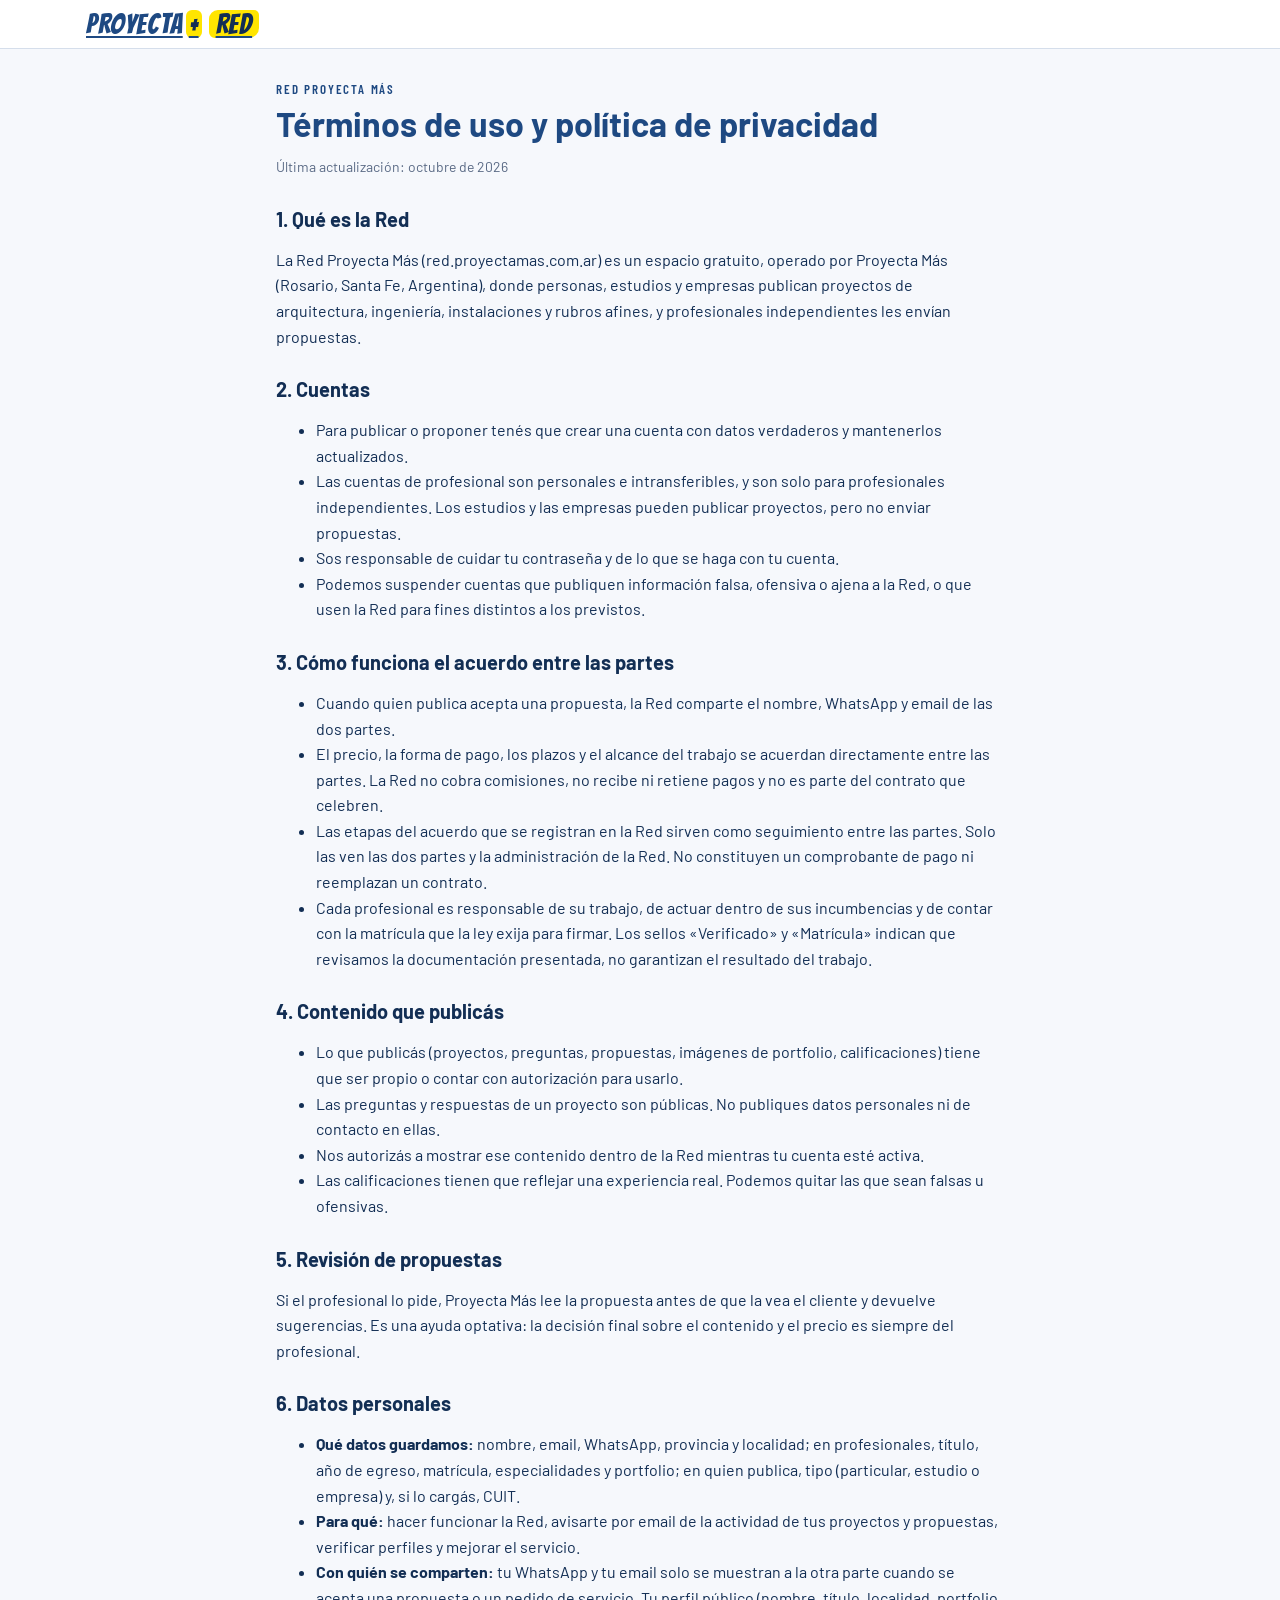
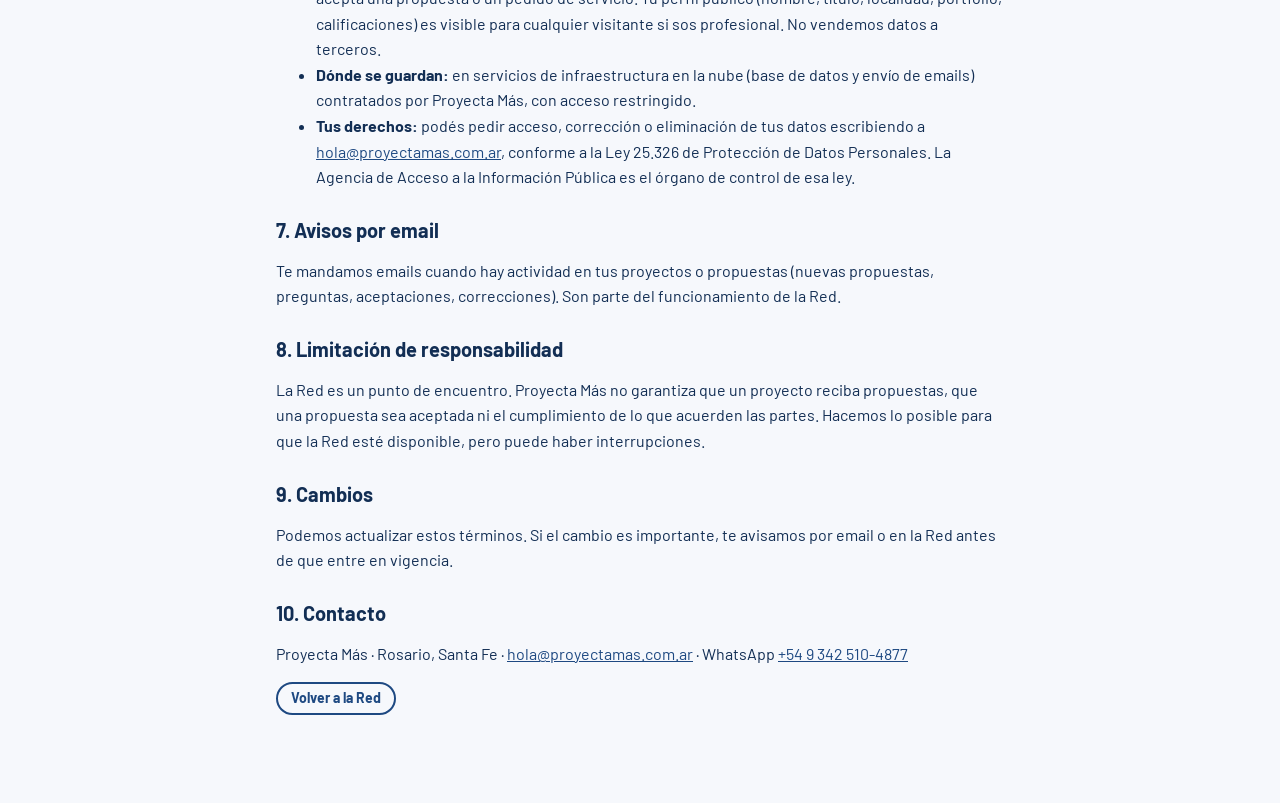
==== terminos.html @ 9b46496b "Versión real con cuentas: app conectada a Supabase, tutorial guiado y términos - Registro e ingreso " ====
<!doctype html>
<html lang="es">
<head>
<meta charset="utf-8">
<meta name="viewport" content="width=device-width, initial-scale=1">
<title>Términos y privacidad · Red Proyecta Más</title>
<link rel="icon" type="image/png" sizes="32x32" href="assets/icon/favicon-32.png">
<link rel="stylesheet" href="https://fonts.googleapis.com/css2?family=Bangers&family=Barlow:wght@400;600;700&family=Barlow+Condensed:wght@600&display=swap">
<link rel="stylesheet" href="css/red.css">
<style>
body{margin:0;background:var(--paper)}
.doc{max-width:760px;margin:0 auto;padding:32px 16px 72px;line-height:1.6}
.doc h1{font:700 34px/1.1 var(--f-body);color:var(--blue);margin:8px 0 6px}
.doc h2{font:700 20px var(--f-body);margin:28px 0 6px}
.doc p,.doc li{font-size:16px}
.doc .fecha{color:var(--muted);font-size:14px}
</style>
</head>
<body>
<header><div class="bar"><a class="logo" href="./" aria-label="Volver a la Red">PROYECTA<span class="plus">+</span><em>RED</em></a></div></header>
<main class="doc">
<div class="eyebrow">Red Proyecta Más</div>
<h1>Términos de uso y política de privacidad</h1>
<p class="fecha">Última actualización: octubre de 2026</p>

<h2>1. Qué es la Red</h2>
<p>La Red Proyecta Más (red.proyectamas.com.ar) es un espacio gratuito, operado por Proyecta Más (Rosario, Santa Fe, Argentina), donde personas, estudios y empresas publican proyectos de arquitectura, ingeniería, instalaciones y rubros afines, y profesionales independientes les envían propuestas.</p>

<h2>2. Cuentas</h2>
<ul>
<li>Para publicar o proponer tenés que crear una cuenta con datos verdaderos y mantenerlos actualizados.</li>
<li>Las cuentas de profesional son personales e intransferibles, y son solo para profesionales independientes. Los estudios y las empresas pueden publicar proyectos, pero no enviar propuestas.</li>
<li>Sos responsable de cuidar tu contraseña y de lo que se haga con tu cuenta.</li>
<li>Podemos suspender cuentas que publiquen información falsa, ofensiva o ajena a la Red, o que usen la Red para fines distintos a los previstos.</li>
</ul>

<h2>3. Cómo funciona el acuerdo entre las partes</h2>
<ul>
<li>Cuando quien publica acepta una propuesta, la Red comparte el nombre, WhatsApp y email de las dos partes.</li>
<li>El precio, la forma de pago, los plazos y el alcance del trabajo se acuerdan directamente entre las partes. La Red no cobra comisiones, no recibe ni retiene pagos y no es parte del contrato que celebren.</li>
<li>Las etapas del acuerdo que se registran en la Red sirven como seguimiento entre las partes. Solo las ven las dos partes y la administración de la Red. No constituyen un comprobante de pago ni reemplazan un contrato.</li>
<li>Cada profesional es responsable de su trabajo, de actuar dentro de sus incumbencias y de contar con la matrícula que la ley exija para firmar. Los sellos «Verificado» y «Matrícula» indican que revisamos la documentación presentada, no garantizan el resultado del trabajo.</li>
</ul>

<h2>4. Contenido que publicás</h2>
<ul>
<li>Lo que publicás (proyectos, preguntas, propuestas, imágenes de portfolio, calificaciones) tiene que ser propio o contar con autorización para usarlo.</li>
<li>Las preguntas y respuestas de un proyecto son públicas. No publiques datos personales ni de contacto en ellas.</li>
<li>Nos autorizás a mostrar ese contenido dentro de la Red mientras tu cuenta esté activa.</li>
<li>Las calificaciones tienen que reflejar una experiencia real. Podemos quitar las que sean falsas u ofensivas.</li>
</ul>

<h2>5. Revisión de propuestas</h2>
<p>Si el profesional lo pide, Proyecta Más lee la propuesta antes de que la vea el cliente y devuelve sugerencias. Es una ayuda optativa: la decisión final sobre el contenido y el precio es siempre del profesional.</p>

<h2>6. Datos personales</h2>
<ul>
<li><b>Qué datos guardamos:</b> nombre, email, WhatsApp, provincia y localidad; en profesionales, título, año de egreso, matrícula, especialidades y portfolio; en quien publica, tipo (particular, estudio o empresa) y, si lo cargás, CUIT.</li>
<li><b>Para qué:</b> hacer funcionar la Red, avisarte por email de la actividad de tus proyectos y propuestas, verificar perfiles y mejorar el servicio.</li>
<li><b>Con quién se comparten:</b> tu WhatsApp y tu email solo se muestran a la otra parte cuando se acepta una propuesta o un pedido de servicio. Tu perfil público (nombre, título, localidad, portfolio, calificaciones) es visible para cualquier visitante si sos profesional. No vendemos datos a terceros.</li>
<li><b>Dónde se guardan:</b> en servicios de infraestructura en la nube (base de datos y envío de emails) contratados por Proyecta Más, con acceso restringido.</li>
<li><b>Tus derechos:</b> podés pedir acceso, corrección o eliminación de tus datos escribiendo a <a href="mailto:hola@proyectamas.com.ar">hola@proyectamas.com.ar</a>, conforme a la Ley 25.326 de Protección de Datos Personales. La Agencia de Acceso a la Información Pública es el órgano de control de esa ley.</li>
</ul>

<h2>7. Avisos por email</h2>
<p>Te mandamos emails cuando hay actividad en tus proyectos o propuestas (nuevas propuestas, preguntas, aceptaciones, correcciones). Son parte del funcionamiento de la Red.</p>

<h2>8. Limitación de responsabilidad</h2>
<p>La Red es un punto de encuentro. Proyecta Más no garantiza que un proyecto reciba propuestas, que una propuesta sea aceptada ni el cumplimiento de lo que acuerden las partes. Hacemos lo posible para que la Red esté disponible, pero puede haber interrupciones.</p>

<h2>9. Cambios</h2>
<p>Podemos actualizar estos términos. Si el cambio es importante, te avisamos por email o en la Red antes de que entre en vigencia.</p>

<h2>10. Contacto</h2>
<p>Proyecta Más · Rosario, Santa Fe · <a href="mailto:hola@proyectamas.com.ar">hola@proyectamas.com.ar</a> · WhatsApp <a href="https://wa.me/5493425104877">+54 9 342 510-4877</a></p>
<p><a class="btn o sm" href="./">Volver a la Red</a></p>
</main>
</body>
</html>
---- css/red.css ----
/* Layout: hoja de plano clara (cuadrícula azul tenue) — hero con mancha amarilla irregular, tablero de fichas con rótulo técnico al pie, secciones de respaldo/camino/beneficios; diseño claro por decisión de marca */
:root{
  color-scheme:light;
  --paper:#f6f8fc; --grid:#e3e9f3; --surface:#ffffff; --tint:#eef3fb;
  --ink:#122e54; --muted:#5a6a85; --line:#d5deeb;
  --blue:#1e4982; --yellow:#ffe500; --yellow-soft:#fff8c2; --ok:#2e7d4f; --warn:#b45309; --off:#8b96aa;
  --f-logo:"Bangers","Impact",sans-serif;
  --f-label:"Barlow Condensed","Arial Narrow",sans-serif;
  --f-body:"Barlow",system-ui,sans-serif;
  --f-mono:"IBM Plex Mono",ui-monospace,monospace;
  --blob:58% 42% 47% 53% / 44% 56% 44% 56%;
}
*{box-sizing:border-box}
html{scroll-behavior:smooth}
body{background:var(--paper);color:var(--ink);font-family:var(--f-body);font-size:16px;line-height:1.55}
a{color:var(--blue)}
.wrap{max-width:1140px;margin:0 auto;padding-inline:16px}
section.blk{padding-block:56px}
.eyebrow{font:600 13px var(--f-label);letter-spacing:.14em;text-transform:uppercase;color:var(--blue)}
h2.big{font-family:var(--f-logo);font-weight:400;font-size:clamp(34px,5vw,50px);line-height:1;letter-spacing:.02em;margin:6px 0 10px;text-wrap:balance}
h2.big mark,h1 mark{background:var(--yellow);color:var(--ink);padding:0 .18em;border-radius:12px 6px 14px 8px}
.lead{color:var(--muted);max-width:62ch;margin:0}

/* header */
header{position:sticky;top:env(safe-area-inset-top,0px);z-index:10;background:rgba(255,255,255,.94);backdrop-filter:blur(6px);border-bottom:1px solid var(--line)}
.bar{max-width:1140px;margin:0 auto;padding:10px 16px;display:flex;align-items:center;gap:14px;flex-wrap:wrap}
.logo{font-family:var(--f-logo);font-size:28px;line-height:1;color:var(--blue);letter-spacing:.03em;background:none;border:0;cursor:pointer;padding:0}
.logo em{font-style:normal;background:var(--yellow);color:var(--ink);padding:0 7px;border-radius:9px 5px 10px 6px;margin-left:5px}
nav.links{display:flex;gap:4px;flex-wrap:wrap;margin-left:auto;align-items:center}
nav.links a{font:600 15px var(--f-body);color:var(--ink);text-decoration:none;padding:7px 10px;border-radius:10px}
nav.links a:hover{background:var(--tint)}
.btn{font:700 15px var(--f-body);border:2px solid var(--blue);border-radius:999px;padding:9px 18px;cursor:pointer;background:var(--blue);color:#fff;text-decoration:none;display:inline-flex;align-items:center;gap:8px;line-height:1.2}
.btn.y{background:var(--yellow);border-color:var(--yellow);color:var(--ink)}
.btn.o{background:transparent;color:var(--blue)}
.btn.sm{padding:6px 13px;font-size:14px}
.btn:disabled{opacity:.45;cursor:not-allowed}
:focus-visible{outline:3px solid var(--blue);outline-offset:3px}
.memberchip{display:inline-flex;gap:8px;align-items:center;font:600 14px var(--f-body);background:var(--yellow);border-radius:999px;padding:6px 6px 6px 14px}
.memberchip[hidden]{display:none}
.memberchip button{font:600 13px var(--f-body);border:0;background:#fff;color:var(--ink);border-radius:999px;padding:4px 10px;cursor:pointer}
.teaser{display:grid;grid-template-columns:1.3fr 1fr;gap:24px;align-items:center;background:var(--surface);border:2px solid var(--blue);border-radius:32px 22px 36px 24px;padding:28px}
.teaser ul{margin:0;padding-left:18px;display:grid;gap:4px}
@media (max-width:760px){.teaser{grid-template-columns:1fr}}
.demo{background:var(--yellow-soft);color:var(--ink);font-size:13px;text-align:center;padding:6px 16px;border-bottom:1px solid #f1e48a}

/* hero */
.hero{position:relative;overflow:hidden;background:var(--surface);border-bottom:1px solid var(--line)}
.reopen{border:2px solid var(--blue);border-radius:16px;padding:14px;display:grid;gap:8px;font-size:14px}
.reopen select{width:auto}
.reopen small{color:var(--muted)}
#bg{position:absolute;inset:0;width:100%;height:100%;display:block;pointer-events:none}
.hero .wrap[hidden]{display:none}
.hero .wrap{position:relative;z-index:1;display:grid;grid-template-columns:1.25fr 1fr;gap:40px;align-items:center;padding-block:56px 64px}
.hero h1{font-family:var(--f-logo);font-weight:400;font-size:clamp(48px,7.5vw,88px);line-height:.92;letter-spacing:.02em;margin:10px 0 16px;color:var(--blue);text-wrap:balance}
.hero h1 span{display:block;color:var(--ink)}
.hero p{font-size:18px;max-width:52ch;margin:0 0 22px;color:var(--muted)}
.hero p b{color:var(--ink)}
.ctas{display:flex;gap:10px;flex-wrap:wrap}
.lema{margin-top:26px;font:600 13px var(--f-label);letter-spacing:.2em;color:var(--muted)}
.how{position:relative;padding:28px 22px}
.how::before{content:"";position:absolute;inset:0;background:var(--yellow);border-radius:var(--blob);transform:rotate(-4deg);animation:morph 14s ease-in-out infinite alternate}
@keyframes morph{
  0%{border-radius:58% 42% 47% 53% / 44% 56% 44% 56%;transform:rotate(-4deg) scale(1)}
  33%{border-radius:42% 58% 62% 38% / 55% 40% 60% 45%;transform:rotate(3deg) scale(1.03)}
  66%{border-radius:65% 35% 40% 60% / 38% 62% 38% 62%;transform:rotate(-7deg) scale(.98)}
  100%{border-radius:48% 52% 55% 45% / 60% 45% 55% 40%;transform:rotate(1deg) scale(1.02)}}
@media (prefers-reduced-motion:reduce){.how::before{animation:none}}
.howcard{position:relative;background:var(--surface);border:2px solid var(--ink);border-radius:18px;overflow:hidden}
.howcard header{position:static;background:var(--ink);color:#fff;border:0;padding:10px 16px;font:600 14px var(--f-label);letter-spacing:.12em;text-transform:uppercase;backdrop-filter:none}
.step{display:grid;grid-template-columns:44px 1fr;gap:12px;padding:14px 16px;border-top:1px solid var(--line)}
.step:first-of-type{border-top:0}
.step i{font:400 30px var(--f-logo);color:var(--blue);font-style:normal;line-height:1}
.step b{display:block;font-size:16px}
.step span{font-size:14px;color:var(--muted)}

/* board */
.boardhead{display:flex;justify-content:space-between;align-items:end;gap:16px;flex-wrap:wrap;margin-bottom:18px}
.filters{display:flex;gap:8px;flex-wrap:wrap;align-items:center;background:var(--surface);border:1px solid var(--line);border-radius:18px;padding:10px;margin-bottom:18px}
.filters input[type=search],.filters select{font:inherit;padding:8px 12px;border-radius:12px;border:1px solid var(--line);background:var(--paper);color:var(--ink)}
.filters input[type=search]{flex:1 1 220px}
.tog{display:flex;gap:6px;align-items:center;font-size:14px;padding:8px 12px;border-radius:12px;border:1px solid var(--line);cursor:pointer;background:var(--paper)}
.tog input{accent-color:var(--blue)}
.activetag{font-size:14px;color:var(--muted)}
.activetag button{font:inherit;border:0;background:var(--yellow);color:var(--ink);border-radius:999px;padding:2px 10px;cursor:pointer}
.grid{display:grid;grid-template-columns:repeat(auto-fill,minmax(330px,1fr));gap:16px}
.card{position:relative;background:var(--surface);border:1px solid var(--line);border-radius:20px;display:flex;flex-direction:column;cursor:pointer;min-width:0;overflow:hidden;transition:transform .15s,border-color .15s}
.card:hover{transform:translateY(-2px);border-color:var(--blue)}
.cbody{padding:16px 16px 12px;display:flex;flex-direction:column;gap:10px;flex:1}
.stamp{position:absolute;top:14px;right:12px;font:700 12px var(--f-label);letter-spacing:.16em;color:var(--blue);border:2px solid var(--blue);border-radius:6px;padding:1px 7px;transform:rotate(6deg);background:var(--surface);opacity:.85}
.meta{display:flex;gap:6px;flex-wrap:wrap;align-items:center;font-size:13px;color:var(--muted)}
.pill{font:600 12px var(--f-body);padding:3px 9px;border-radius:999px;background:var(--tint);color:var(--ink);white-space:nowrap}
.pill.first{background:var(--yellow);color:var(--ink)}
.pill.open{background:#e6f3ec;color:var(--ok)}
.pill.full{background:#eef0f4;color:var(--off)}
.pill.pm{background:var(--blue);color:#fff}
.pill.none{background:#fdf0e3;color:var(--warn)}
.card h3{font:700 21px/1.15 var(--f-body);margin:0;padding-right:64px;text-wrap:balance}
.card p{margin:0;color:var(--muted);font-size:15px;display:-webkit-box;-webkit-line-clamp:2;-webkit-box-orient:vertical;overflow:hidden}
.specs{display:flex;gap:6px;flex-wrap:wrap;font:500 12px var(--f-mono)}
.specs span{border:1px dashed #b9c6da;border-radius:7px;padding:2px 7px;background:var(--paper)}
.tags{display:flex;gap:6px;flex-wrap:wrap}
.tag{font:500 13px var(--f-body);color:var(--blue);background:transparent;border:0;padding:0;cursor:pointer}
.tag:hover{text-decoration:underline}
.rotulo{display:grid;grid-template-columns:1fr 1fr 1.1fr;border-top:2px solid var(--ink);font-variant-numeric:tabular-nums}
.rotulo div{padding:7px 10px;border-right:1px solid var(--line);min-width:0}
.rotulo div:last-child{border-right:0}
.rotulo small{display:block;font:600 10px var(--f-label);letter-spacing:.12em;text-transform:uppercase;color:var(--muted)}
.rotulo b{font:500 13px var(--f-mono);white-space:nowrap;overflow:hidden;text-overflow:ellipsis;display:block}
.cupo{display:flex;gap:3px;margin-top:4px}
.cupo i{height:5px;flex:1;border-radius:3px;background:var(--grid)}
.cupo i.on{background:var(--blue)}
.empty{padding:36px;text-align:center;color:var(--muted);background:var(--surface);border-radius:20px;border:2px dashed var(--line)}

/* respaldo */
.respaldo{background:var(--blue);color:#fff;border-radius:36px 28px 40px 24px;padding:44px 28px;position:relative;overflow:hidden}
.respaldo .eyebrow{color:var(--yellow)}
.respaldo .lead{color:#d6e1f3}
.respaldo h2.big mark{color:var(--ink)}
.rgrid{display:grid;grid-template-columns:repeat(auto-fit,minmax(240px,1fr));gap:12px;margin-top:26px}
.ritem{background:rgba(255,255,255,.08);border:1px solid rgba(255,255,255,.18);border-radius:18px;padding:16px;display:grid;gap:6px;align-content:start}
.ritem svg{width:30px;height:30px;stroke:var(--yellow);fill:none;stroke-width:1.8;stroke-linecap:round;stroke-linejoin:round}
.ritem b{font-size:17px}
.ritem span{font-size:14px;color:#d6e1f3}
.quote{margin-top:24px;display:flex;gap:14px;align-items:center;flex-wrap:wrap;background:var(--yellow);color:var(--ink);border-radius:18px 12px 20px 14px;padding:14px 18px;font-size:16px}
.quote b{font-family:var(--f-logo);font-weight:400;font-size:24px;letter-spacing:.03em}

/* camino */
.path{display:grid;grid-template-columns:repeat(4,1fr);gap:0;margin-top:26px;position:relative}
.lvl{padding:18px 16px 18px 0;position:relative;display:grid;gap:6px;align-content:start}
.lvl::before{content:"";position:absolute;top:30px;left:44px;right:0;height:2px;background:repeating-linear-gradient(90deg,var(--blue) 0 8px,transparent 8px 14px)}
.lvl:last-child::before{display:none}
.lvl .n{width:48px;height:48px;border-radius:var(--blob);background:var(--yellow);font:400 26px/48px var(--f-logo);text-align:center;color:var(--ink);position:relative}
.lvl:last-child .n{background:var(--blue);color:#fff}
.lvl b{font-size:18px}
.lvl span{font-size:14px;color:var(--muted)}
.lvl ul{margin:4px 0 0;padding-left:18px;font-size:14px}

/* beneficios */
.pgrid{display:grid;grid-template-columns:repeat(auto-fit,minmax(250px,1fr));gap:14px;margin-top:26px}
.prod{background:var(--surface);border:1px solid var(--line);border-radius:20px;padding:18px;display:grid;gap:8px;align-content:start;position:relative}
.prod .unit{font:600 12px var(--f-label);letter-spacing:.14em;color:var(--blue)}
.prod b{font-size:18px;line-height:1.2}
.prod span{font-size:14px;color:var(--muted)}
.off{justify-self:start;font:400 24px var(--f-logo);letter-spacing:.03em;background:var(--yellow);padding:2px 12px;border-radius:12px 6px 14px 8px}
.off small{font:600 12px var(--f-body);letter-spacing:0;margin-left:4px}
.fine{font-size:13px;color:var(--muted);margin-top:14px}

/* quien */
.who{display:grid;grid-template-columns:repeat(auto-fit,minmax(250px,1fr));gap:14px;margin-top:22px}
.who div{background:var(--surface);border:1px solid var(--line);border-radius:20px;padding:18px}
.who h3{font:700 13px var(--f-label);letter-spacing:.14em;text-transform:uppercase;margin:0 0 8px}
.who .y h3{color:var(--ok)} .who .n2 h3{color:var(--warn)}
.who ul{margin:0;padding-left:18px;font-size:15px}
.who li{margin-bottom:4px}

/* forms */
.view[hidden],section[hidden]{display:none!important}
.formwrap{display:grid;grid-template-columns:minmax(0,1fr) 300px;gap:22px;align-items:start;padding-block:36px 64px}
.formbox{background:var(--surface);border:1px solid var(--line);border-radius:24px;padding:22px;display:grid;gap:22px;min-width:0}
.formbox h1{font-family:var(--f-logo);font-weight:400;font-size:42px;letter-spacing:.02em;line-height:1;margin:0;color:var(--blue)}
fieldset{border:0;padding:0;margin:0;display:grid;gap:12px;min-width:0}
legend{font:700 14px var(--f-label);letter-spacing:.14em;text-transform:uppercase;color:var(--ink);margin-bottom:8px;display:flex;gap:8px;align-items:center}
legend i{font:400 18px var(--f-logo);font-style:normal;background:var(--yellow);border-radius:var(--blob);width:28px;height:28px;display:inline-grid;place-items:center;letter-spacing:0}
.row{display:grid;grid-template-columns:repeat(auto-fit,minmax(160px,1fr));gap:12px}
label.f{display:grid;gap:4px;font-size:14px;font-weight:600;min-width:0}
label.f small{font-weight:400;color:var(--muted)}
input,select,textarea{font:inherit;font-weight:400;padding:9px 12px;border-radius:12px;border:1px solid var(--line);background:var(--paper);color:var(--ink);width:100%}
input:focus,select:focus,textarea:focus{border-color:var(--blue);background:#fff}
textarea{min-height:110px;resize:vertical}
.choice{display:flex;gap:8px;flex-wrap:wrap}
.choice label{display:flex;gap:7px;align-items:center;border:1px solid var(--line);border-radius:12px;padding:9px 13px;cursor:pointer;font-size:14px;background:var(--paper)}
.choice label:has(input:checked){border-color:var(--blue);background:var(--tint);font-weight:600}
.choice input,.check input{width:auto;accent-color:var(--blue)}
.chipin{display:flex;flex-wrap:wrap;gap:6px;align-items:center;border:1px solid var(--line);border-radius:12px;padding:6px;background:var(--paper)}
.chipin input{border:0;flex:1 1 140px;padding:4px 6px;background:transparent}
.chip{background:var(--yellow);border-radius:999px;padding:2px 4px 2px 10px;font-size:13px;display:flex;gap:2px;align-items:center}
.chip button{border:0;background:transparent;cursor:pointer;color:inherit;font-size:13px}
.suggest{display:flex;gap:8px;flex-wrap:wrap;font-size:13px;color:var(--muted);align-items:center}
.suggest .tag{font-size:13px}
.note{font-size:14px;color:var(--ink);background:var(--tint);border-radius:14px;padding:11px 14px}
.check{display:flex;gap:10px;align-items:flex-start;font-size:14px}
.check input{margin-top:4px}
.aside{display:grid;gap:12px;position:sticky;top:90px}
.asidecard{background:var(--surface);border:1px solid var(--line);border-radius:20px;padding:16px;display:grid;gap:6px;font-size:14px}
.asidecard.y{background:var(--yellow);border-color:var(--yellow)}
.asidecard b{font-size:16px}
.asidecard ul{margin:0;padding-left:18px}
.welcome{background:var(--surface);border:2px solid var(--blue);border-radius:24px;padding:22px;display:grid;gap:14px}
.welcome h2{font-family:var(--f-logo);font-weight:400;font-size:38px;margin:0;color:var(--blue);letter-spacing:.02em}
.coupon{display:flex;gap:12px;align-items:center;flex-wrap:wrap;border:2px dashed var(--ink);border-radius:16px;padding:12px 16px;background:var(--yellow-soft)}
.coupon code{font:500 22px var(--f-mono);letter-spacing:.08em}
.todo{display:grid;gap:8px;margin:0;padding:0;list-style:none}
.todo li{display:flex;gap:10px;align-items:flex-start;font-size:15px}
.todo li::before{content:"";flex:none;width:18px;height:18px;margin-top:3px;border:2px solid var(--blue);border-radius:6px}

/* dialog */
dialog{border:0;border-radius:24px;padding:0;max-width:800px;width:calc(100% - 24px);background:var(--surface);color:var(--ink);max-height:92vh}
dialog::backdrop{background:rgba(18,46,84,.5)}
.dl{padding:22px;display:grid;gap:18px}
.dlhead{display:flex;justify-content:space-between;gap:12px;align-items:flex-start}
.dl h2{font:700 28px/1.1 var(--f-body);margin:0;text-wrap:balance}
.dl h4{font:700 13px var(--f-label);letter-spacing:.14em;text-transform:uppercase;color:var(--blue);margin:0 0 8px}
.x{border:1px solid var(--line);background:var(--surface);color:var(--ink);border-radius:999px;width:38px;height:38px;cursor:pointer;font-size:16px;flex:none}
.sheet{display:grid;grid-template-columns:repeat(3,minmax(0,1fr));border:2px solid var(--ink);border-radius:12px;overflow:hidden}
.sheet div{padding:8px 12px;border-right:1px solid var(--line);border-bottom:1px solid var(--line)}
.sheet div:nth-child(3n){border-right:0}
.sheet div:nth-last-child(-n+3){border-bottom:0}
.sheet small{display:block;font:600 10px var(--f-label);letter-spacing:.12em;text-transform:uppercase;color:var(--muted)}
.sheet b{font:500 14px var(--f-mono)}
.qa{display:grid;gap:10px}
.q{border-left:3px solid var(--yellow);padding-left:12px;font-size:15px}
.q .a{margin-top:3px;color:var(--muted)}
.q .a b{color:var(--ink)}
.inline{display:flex;gap:8px;flex-wrap:wrap}
.inline input{flex:1 1 220px;width:auto}
.prop{border:1px solid var(--line);border-radius:16px;padding:14px;display:grid;gap:8px;position:relative;background:var(--paper)}
.prop.pmp{border:2px solid var(--blue);background:var(--surface)}
.prop .who2{display:flex;gap:10px;align-items:center}
.av{width:38px;height:38px;border-radius:var(--blob);background:var(--yellow);display:grid;place-items:center;font:400 18px var(--f-logo);flex:none}
.prop.pmp .av{background:var(--blue);color:#fff}
.prop .who2 small{display:block;color:var(--muted);font-size:13px}
.prop pre{margin:0;white-space:pre-wrap;font:inherit;font-size:14px}
.prop .stamp{top:12px}
.propnums{display:flex;gap:6px;flex-wrap:wrap;font:500 12px var(--f-mono)}
.propnums span{background:var(--surface);border:1px solid var(--line);border-radius:7px;padding:2px 8px}
.pill.done{background:var(--ink);color:#fff}
.rep{display:inline-flex;gap:6px;align-items:center;font-size:13px;color:var(--muted);font-variant-numeric:tabular-nums}
.rep b{color:var(--ink)}
.rep .st{color:#d4b400;letter-spacing:1px}
.rategrid{display:grid;grid-template-columns:repeat(auto-fit,minmax(260px,1fr));gap:12px}
.ratebox{border:1px solid var(--line);border-radius:16px;padding:14px;display:grid;gap:10px;background:var(--paper)}
.ratebox h5{margin:0;font:700 15px var(--f-body)}
.ratebox small{color:var(--muted)}
.crit{display:flex;justify-content:space-between;align-items:center;gap:8px;font-size:14px;flex-wrap:wrap}
.stars{display:flex;gap:2px}
.stars button{border:0;background:transparent;font-size:22px;line-height:1;cursor:pointer;color:var(--line);padding:0 1px}
.stars button.on{color:#e0c000}
.yn{display:flex;gap:6px}
.yn button{font:600 13px var(--f-body);border:1px solid var(--line);background:var(--surface);color:var(--ink);border-radius:999px;padding:4px 12px;cursor:pointer}
.yn button.on{background:var(--blue);border-color:var(--blue);color:#fff}
.sent{font-size:14px;color:var(--ok);font-weight:600}
.result{display:flex;gap:14px;flex-wrap:wrap;align-items:baseline}
.result .big2{font:400 30px var(--f-logo);letter-spacing:.03em}
.kit{margin-top:26px;background:var(--surface);border:1px solid var(--line);border-radius:24px;padding:20px;display:grid;gap:16px}
.kithead{display:flex;justify-content:space-between;align-items:baseline;gap:10px;flex-wrap:wrap}
.kithead h3{font:700 13px var(--f-label);letter-spacing:.14em;text-transform:uppercase;color:var(--blue);margin:0}
.kithead span{font-size:13px;color:var(--muted)}
.manuals{display:grid;grid-template-columns:repeat(auto-fit,minmax(250px,1fr));gap:10px}
.man{display:grid;grid-template-columns:40px 1fr;gap:10px;padding:14px;border:1px solid var(--line);border-radius:16px;background:var(--paper)}
.man i{font:400 26px/40px var(--f-logo);font-style:normal;width:40px;height:40px;text-align:center;background:var(--yellow);border-radius:var(--blob)}
.man b{display:block;font-size:16px;margin-bottom:2px}
.man span{font-size:14px;color:var(--muted);display:block}
.man .mt{margin-top:8px;font:500 12px var(--f-mono);color:var(--blue)}
.tpls{display:flex;gap:6px;flex-wrap:wrap;align-items:center;font-size:14px}
.tpls b{margin-right:4px}
.kit2{display:grid;grid-template-columns:repeat(auto-fit,minmax(320px,1fr));gap:16px;margin-top:16px}
.calc,.call{background:var(--surface);border:1px solid var(--line);border-radius:24px;padding:20px;display:grid;gap:14px;align-content:start;min-width:0}
.calcout{display:flex;justify-content:space-between;align-items:center;gap:10px;background:var(--yellow);border-radius:16px 10px 18px 12px;padding:12px 16px}
.calcout b{font:400 32px var(--f-logo);letter-spacing:.03em;font-variant-numeric:tabular-nums}
.calcres{display:grid;grid-template-columns:repeat(3,minmax(0,1fr));border:2px solid var(--ink);border-radius:12px;overflow:hidden}
.calcres div{padding:8px 12px;border-right:1px solid var(--line)}
.calcres div:last-child{border-right:0}
.calcres small{display:block;font:600 10px var(--f-label);letter-spacing:.12em;text-transform:uppercase;color:var(--muted)}
.calcres b{font:500 15px var(--f-mono);font-variant-numeric:tabular-nums}
.days{display:flex;gap:8px;overflow-x:auto;padding-bottom:4px}
.day{flex:none;border:1px solid var(--line);border-radius:14px;padding:8px 12px;background:var(--paper);cursor:pointer;font:600 14px var(--f-body);color:var(--ink);text-align:center;min-width:76px}
.day small{display:block;font-weight:400;color:var(--muted);font-size:12px}
.day.on{background:var(--blue);border-color:var(--blue);color:#fff}
.day.on small{color:#d6e1f3}
.slots{display:flex;gap:8px;flex-wrap:wrap}
.slot{font:500 14px var(--f-mono);border:1px solid var(--line);background:var(--surface);color:var(--ink);border-radius:10px;padding:7px 12px;cursor:pointer}
.slot.on{background:var(--yellow);border-color:var(--yellow)}
.slot:disabled{text-decoration:line-through;color:var(--off);cursor:not-allowed;background:var(--paper)}
.booked{border:2px solid var(--blue);border-radius:16px;padding:14px;display:grid;gap:6px}
.booked b{font-size:17px}
@media (max-width:520px){.calcres{grid-template-columns:1fr}.calcres div{border-right:0;border-bottom:1px solid var(--line)}}
.manst{display:inline-block;margin-top:8px;margin-left:8px;font:600 12px var(--f-body);padding:2px 9px;border-radius:999px;background:var(--grid);color:var(--muted)}
.manst.ready{background:var(--blue);color:#fff}
.man{cursor:pointer;transition:border-color .15s}
.man:hover{border-color:var(--blue)}
.reader{max-width:68ch;font-size:16px;line-height:1.65}
.reader .lede{font-size:18px;color:var(--ink)}
.reader h3{font:700 14px var(--f-label);letter-spacing:.14em;text-transform:uppercase;color:var(--blue);margin:26px 0 8px}
.reader p{margin:0 0 10px}
.reader ul,.reader ol{margin:0 0 10px;padding-left:20px}
.reader li{margin-bottom:6px}
.reader .formula{font:500 15px var(--f-mono);background:var(--yellow-soft);border:2px dashed var(--ink);border-radius:12px;padding:12px 14px;margin:0 0 12px}
.reader .ex{background:var(--tint);border-radius:12px;padding:10px 14px}
.reader .tbl{overflow-x:auto;margin:0 0 12px}
.reader table{border-collapse:collapse;width:100%;font-size:14px}
.reader th,.reader td{border:1px solid var(--line);padding:8px 10px;text-align:left;vertical-align:top}
.reader th{background:var(--tint);font:700 12px var(--f-label);letter-spacing:.1em;text-transform:uppercase}
.reader table.num td:last-child{text-align:right;font-family:var(--f-mono);width:80px}
.reader tr.tot td{font-weight:700;border-top:2px solid var(--ink)}
.reader .vs{display:grid;grid-template-columns:repeat(auto-fit,minmax(240px,1fr));gap:10px;margin-bottom:10px}
.reader .vs>div{border-radius:14px;padding:12px 14px;font-size:14px;display:grid;gap:6px}
.reader .bad{background:#fdf0e3;border:1px solid #f1c79a}
.reader .good{background:#e6f3ec;border:1px solid #a9d6bb}
.reader .vs p{margin:0}
.reader .vs small{color:var(--muted)}
.reader .tagx{font:700 11px var(--f-label);letter-spacing:.14em;text-transform:uppercase}
.reader .errs li::marker{content:"✕  ";color:var(--warn)}
.reader .check2 li::marker{content:"✓  ";color:var(--ok)}
.btn.wa{background:#1f8f4e;border-color:#1f8f4e;color:#fff}
.linkbtn{font:inherit;font-size:13px;border:0;background:none;color:var(--muted);text-decoration:underline;cursor:pointer;padding:0}
.panel{display:grid;grid-template-columns:300px minmax(0,1fr);gap:16px;align-items:start}
.plist{display:grid;gap:8px}
.prow{display:grid;gap:4px;text-align:left;font:inherit;background:var(--surface);border:1px solid var(--line);border-radius:16px;padding:12px;cursor:pointer;color:var(--ink);justify-items:start}
.prow span:not(.pill){font-size:13px;color:var(--muted)}
.prow.on{border:2px solid var(--blue)}
.pdetail{background:var(--surface);border:1px solid var(--line);border-radius:24px;padding:20px;display:grid;gap:14px;min-width:0}
.ptitle{font:700 20px/1.2 var(--f-body);margin:0}
.ptext{white-space:pre-wrap;font:inherit;font-size:15px;background:var(--paper);border:1px solid var(--line);border-radius:14px;padding:14px;margin:0}
.h4b{font:700 13px var(--f-label);letter-spacing:.14em;text-transform:uppercase;color:var(--blue);margin:0 0 8px}
.notas{list-style:none;margin:0;padding:0;display:grid;gap:6px}
.nota{display:flex;gap:10px;align-items:flex-start;font-size:14px;background:var(--paper);border:1px solid var(--line);border-radius:12px;padding:8px 10px}
.nota>span:nth-child(2){flex:1}
.x.sm{width:28px;height:28px;font-size:12px}
.nt{flex:none;font:700 11px var(--f-label);letter-spacing:.1em;text-transform:uppercase;border-radius:6px;padding:2px 7px}
.nt-corregir{background:#fdf0e3;color:var(--warn)}
.nt-agregar{background:#e6f3ec;color:var(--ok)}
.nt-sacar{background:#fbe7e7;color:#b42318}
.quick{display:grid;gap:6px}
.qbtn{display:flex;gap:8px;align-items:flex-start;text-align:left;font:inherit;font-size:14px;border:1px dashed var(--line);background:var(--surface);color:var(--ink);border-radius:12px;padding:8px 10px;cursor:pointer}
.qbtn:hover{border-color:var(--blue)}
.mislist{display:grid;gap:12px}
.mis{background:var(--surface);border:1px solid var(--line);border-radius:20px;padding:18px;display:grid;gap:12px}
@media (max-width:860px){.panel{grid-template-columns:1fr}}
.offs{display:flex;gap:6px;flex-wrap:wrap}
.prod .btn.wa{justify-self:start;margin-top:4px}
.prod.pro-only[hidden]{display:none}
.fbdlg{max-width:560px}
.bigstars{display:flex;gap:6px}
.bigstars button{border:0;background:transparent;font-size:40px;line-height:1;color:var(--line);cursor:pointer;padding:0;transition:transform .1s}
.bigstars button:hover{transform:scale(1.12)}
.bigstars button.on{color:#e0c000}
.sugs{display:flex;gap:6px;flex-wrap:wrap}
.sug{font:500 14px var(--f-body);border:1px solid var(--line);background:var(--paper);color:var(--ink);border-radius:999px;padding:6px 12px;cursor:pointer}
.sug.on{background:var(--yellow);border-color:var(--yellow);font-weight:600}
.opin{background:var(--surface);border:1px solid var(--line);border-radius:24px;padding:20px;display:grid;gap:12px}
.oplist{display:grid;gap:8px}
.opi{display:grid;gap:2px;font-size:14px;border-bottom:1px solid var(--line);padding-bottom:8px}
.toptags{display:flex;gap:6px;flex-wrap:wrap;align-items:center;font-size:14px}
.logo{display:inline-flex;align-items:center;gap:2px}
.logo .plus{color:var(--ink);background:var(--yellow);border-radius:6px;padding:0 3px;margin-left:1px}
.roles{display:grid;grid-template-columns:1fr 1fr;gap:8px}
.role{display:grid;gap:2px;text-align:left;font:inherit;border:1px solid var(--line);background:var(--paper);color:var(--ink);border-radius:14px;padding:12px;cursor:pointer}
.role span{font-size:13px;color:var(--muted)}
.role.on{border:2px solid var(--blue);background:var(--tint)}
.authf{display:grid;gap:12px}
.demo2{display:flex;gap:8px;flex-wrap:wrap;align-items:center;font-size:14px;color:var(--muted);border-top:1px dashed var(--line);padding-top:12px}
.contact{background:#e6f3ec;border:1px solid #a9d6bb;border-radius:16px;padding:14px;font-size:15px;display:grid;gap:4px}
.contact small{color:var(--muted)}
.rlist{display:grid;gap:10px}
.prop.desc{opacity:.55}
@media (max-width:520px){.roles{grid-template-columns:1fr}}
.launch{background:var(--yellow);color:var(--ink);font-size:14px;text-align:center;padding:6px 16px}
.launch .linkbtn{color:var(--ink);font-weight:700}
.toast{position:fixed;left:50%;bottom:calc(20px + env(safe-area-inset-bottom,0px));transform:translateX(-50%);background:var(--ink);color:#fff;padding:10px 18px;border-radius:999px;font-weight:600;font-size:14px;z-index:30;box-shadow:0 6px 20px rgba(18,46,84,.25)}
footer{border-top:1px solid var(--line);background:var(--surface);padding-block:22px;font-size:14px;color:var(--muted)}
footer .wrap{display:flex;justify-content:space-between;gap:12px;flex-wrap:wrap}

@media (max-width:860px){
  .hero .wrap,.formwrap{grid-template-columns:1fr}
  .aside{position:static}
  .path{grid-template-columns:1fr 1fr;gap:6px}
  .lvl::before{display:none}
  nav.links{margin-left:0}
}
@media (max-width:520px){
  .path{grid-template-columns:1fr}
  .sheet{grid-template-columns:1fr 1fr}
  .sheet div{border-right:1px solid var(--line)!important;border-bottom:1px solid var(--line)!important}
  .rotulo{grid-template-columns:1fr 1fr}
  .rotulo div:last-child{grid-column:1/-1;border-top:1px solid var(--line)}
  .respaldo{padding:32px 18px}
}
@media (prefers-reduced-motion:reduce){*{transition:none!important;scroll-behavior:auto!important}}
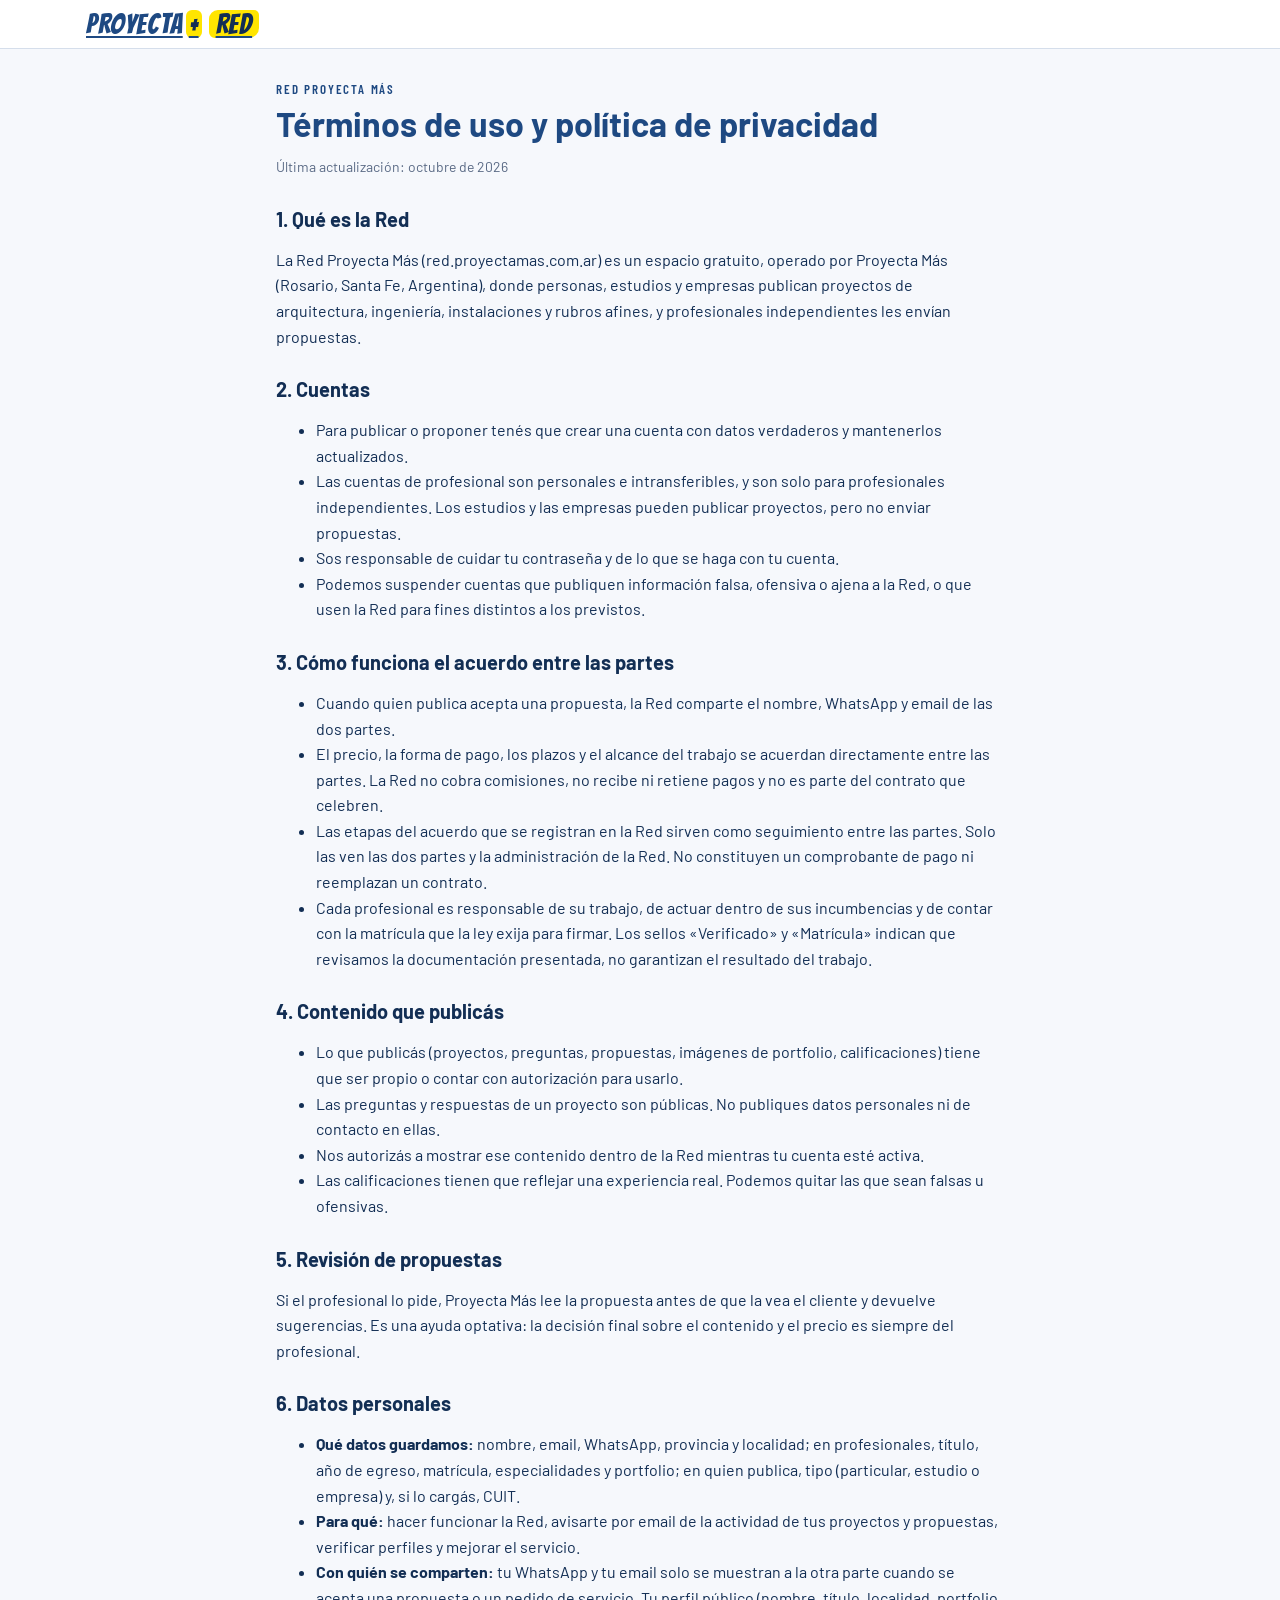
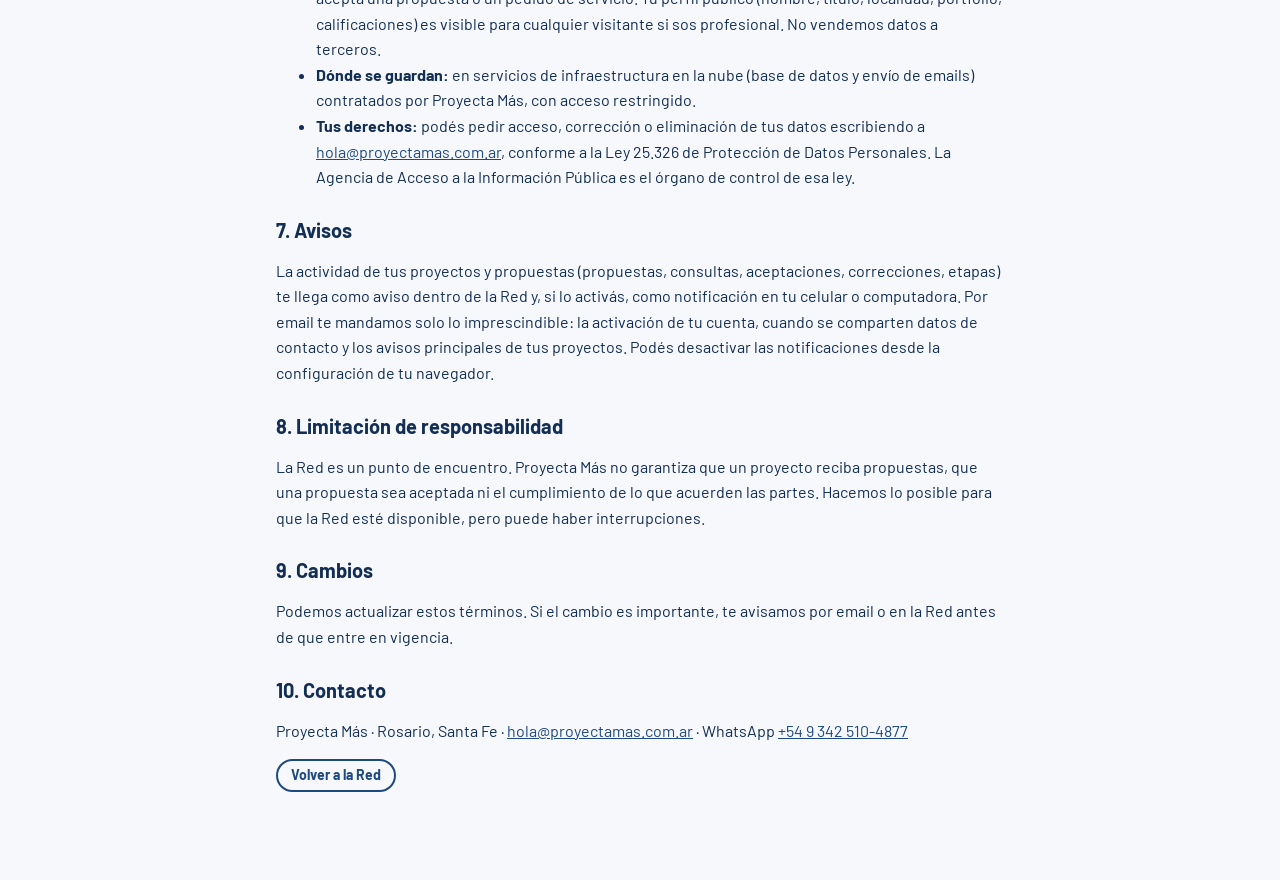
==== commit 333aeb32: "App instalable con avisos al celular, menos mails y fotos livianas - Manifest, íconos y service work" ====
--- a/terminos.html
+++ b/terminos.html
@@ -62,8 +62,8 @@
 <li><b>Tus derechos:</b> podés pedir acceso, corrección o eliminación de tus datos escribiendo a <a href="mailto:hola@proyectamas.com.ar">hola@proyectamas.com.ar</a>, conforme a la Ley 25.326 de Protección de Datos Personales. La Agencia de Acceso a la Información Pública es el órgano de control de esa ley.</li>
 </ul>
 
-<h2>7. Avisos por email</h2>
-<p>Te mandamos emails cuando hay actividad en tus proyectos o propuestas (nuevas propuestas, preguntas, aceptaciones, correcciones). Son parte del funcionamiento de la Red.</p>
+<h2>7. Avisos</h2>
+<p>La actividad de tus proyectos y propuestas (propuestas, consultas, aceptaciones, correcciones, etapas) te llega como aviso dentro de la Red y, si lo activás, como notificación en tu celular o computadora. Por email te mandamos solo lo imprescindible: la activación de tu cuenta, cuando se comparten datos de contacto y los avisos principales de tus proyectos. Podés desactivar las notificaciones desde la configuración de tu navegador.</p>
 
 <h2>8. Limitación de responsabilidad</h2>
 <p>La Red es un punto de encuentro. Proyecta Más no garantiza que un proyecto reciba propuestas, que una propuesta sea aceptada ni el cumplimiento de lo que acuerden las partes. Hacemos lo posible para que la Red esté disponible, pero puede haber interrupciones.</p>
